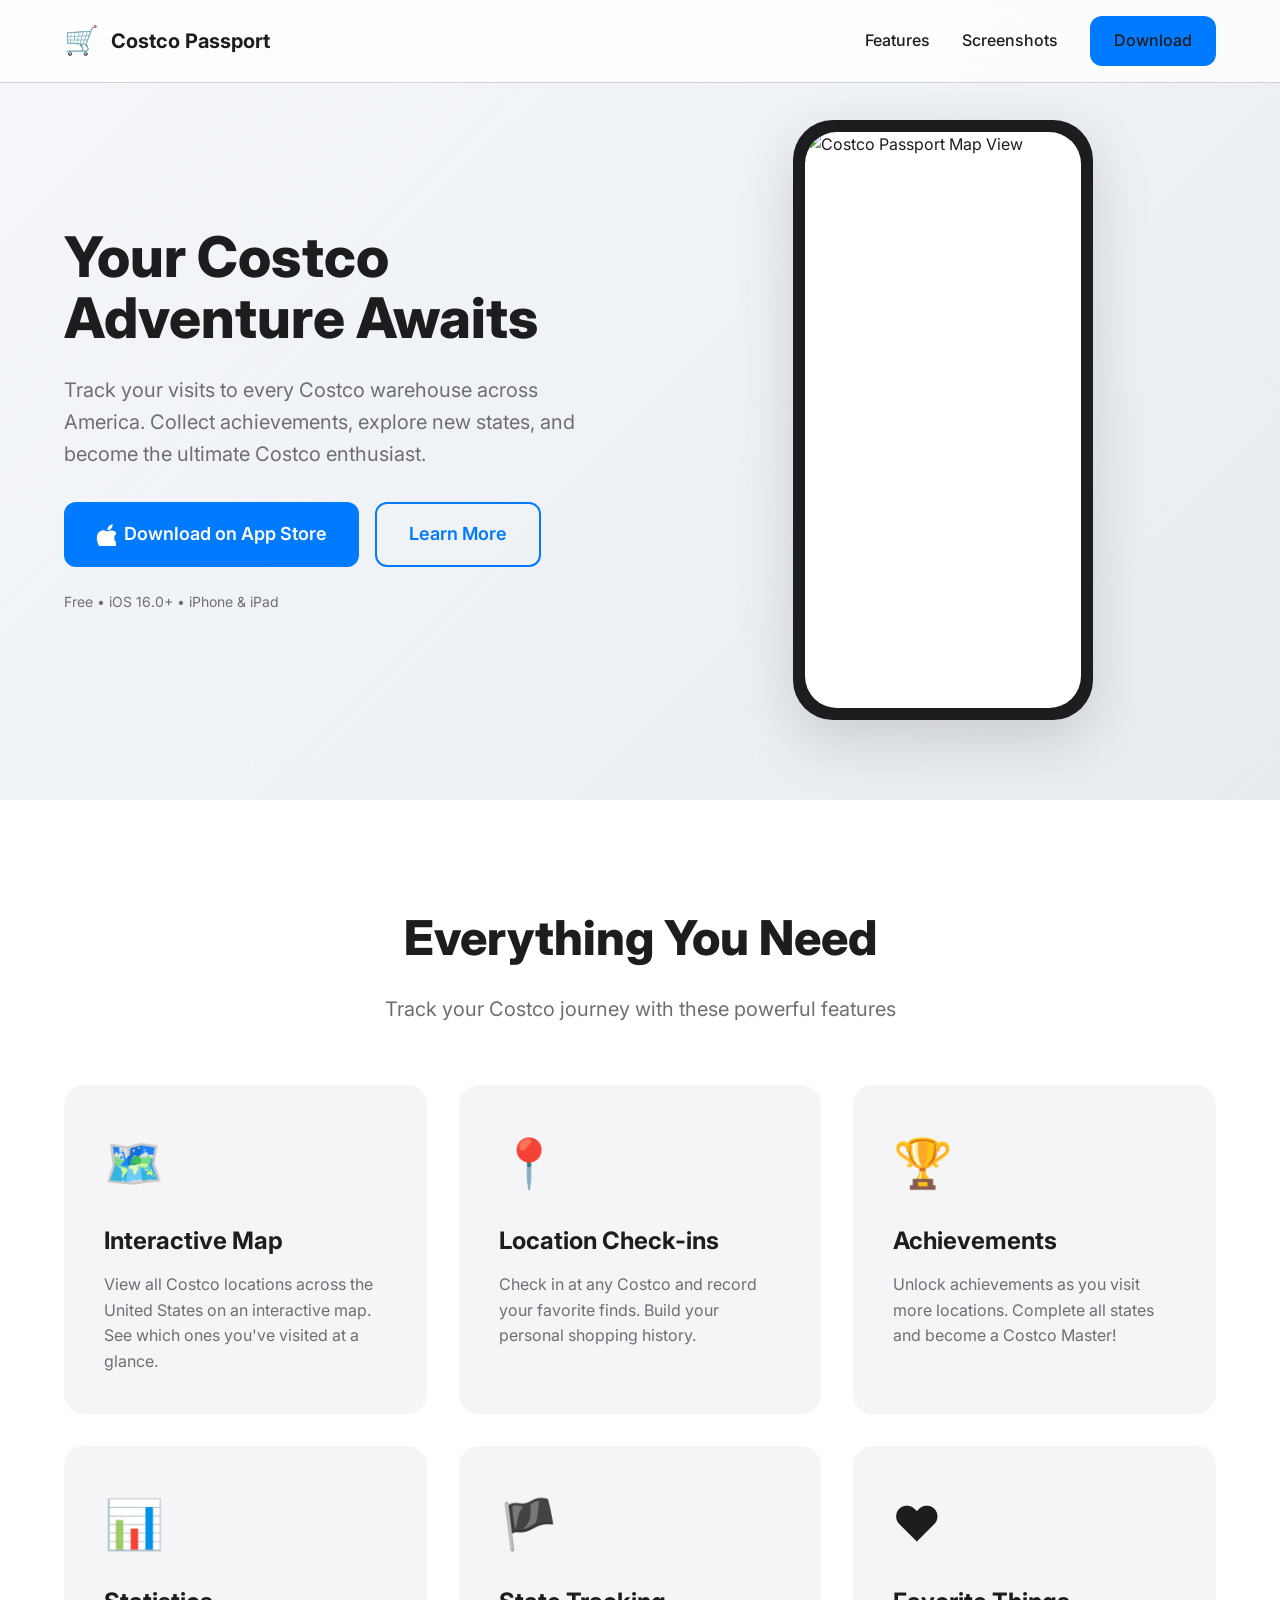
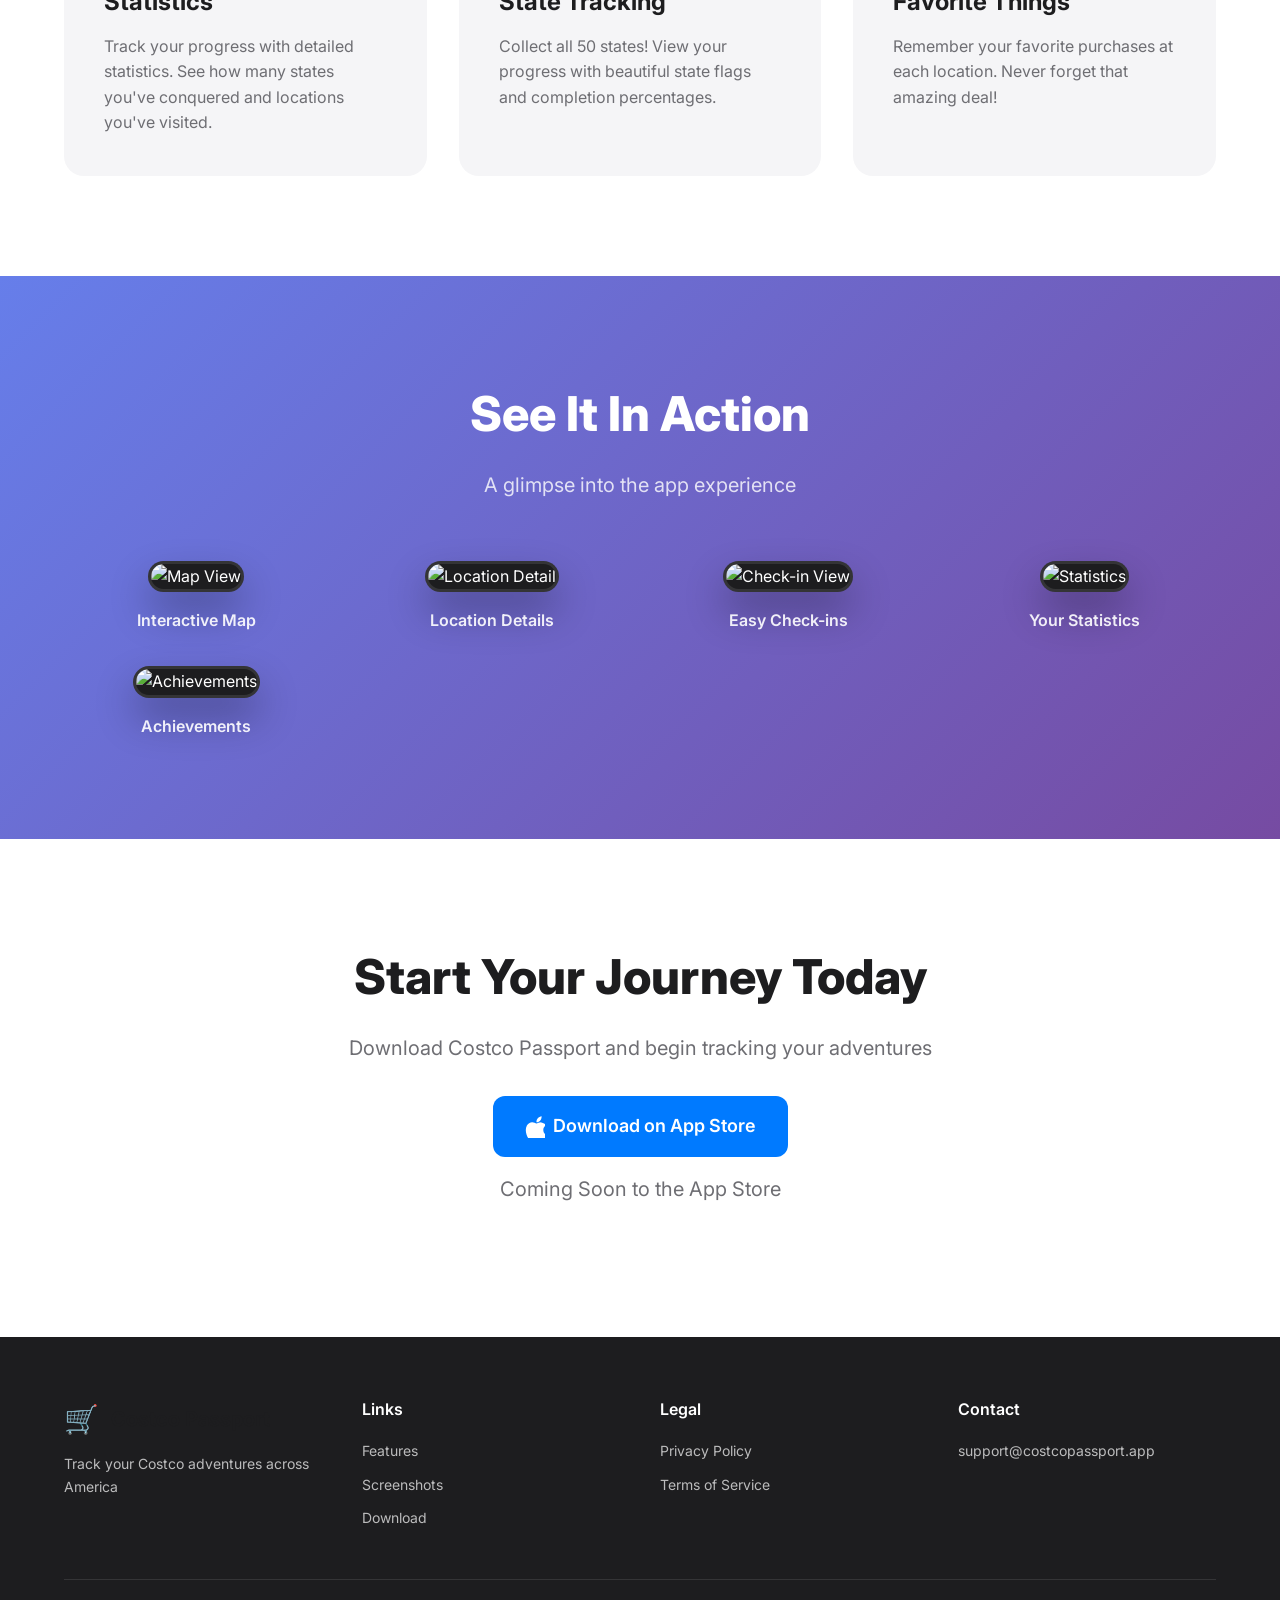
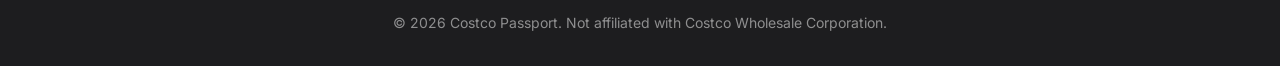
==== index.html @ 89473a06 "Initial commit: Costco Passport marketing website" ====
<!DOCTYPE html>
<html lang="en">

<head>
    <meta charset="UTF-8">
    <meta name="viewport" content="width=device-width, initial-scale=1.0">
    <title>Costco Passport - Track Your Costco Adventures</title>
    <meta name="description"
        content="Explore every Costco across America! Track your visits, collect achievements, and discover new locations.">
    <link rel="stylesheet" href="styles.css">
    <link rel="preconnect" href="https://fonts.googleapis.com">
    <link rel="preconnect" href="https://fonts.gstatic.com" crossorigin>
    <link href="https://fonts.googleapis.com/css2?family=Inter:wght@400;600;700;800&display=swap" rel="stylesheet">
</head>

<body>
    <nav class="navbar">
        <div class="container">
            <div class="nav-content">
                <div class="logo">
                    <span class="logo-icon">🛒</span>
                    <span class="logo-text">Costco Passport</span>
                </div>
                <div class="nav-links">
                    <a href="#features">Features</a>
                    <a href="#screenshots">Screenshots</a>
                    <a href="#download" class="btn-primary">Download</a>
                </div>
            </div>
        </div>
    </nav>

    <section class="hero">
        <div class="container">
            <div class="hero-content">
                <div class="hero-text">
                    <h1>Your Costco Adventure Awaits</h1>
                    <p class="hero-subtitle">Track your visits to every Costco warehouse across America. Collect
                        achievements, explore new states, and become the ultimate Costco enthusiast.</p>
                    <div class="hero-buttons">
                        <a href="#download" class="btn-primary btn-large">
                            <span class="apple-icon">
                                <svg width="20" height="24" viewBox="0 0 20 24" fill="currentColor">
                                    <path
                                        d="M15.3 6.4c-.9 1.1-2.4 2-3.8 1.9-0.2-1.5.5-3 1.3-4 0.9-1.1 2.5-1.9 3.8-2 0.1 1.5-0.4 3-1.3 4.1zm1.1 1.8c-2.1-0.1-3.9 1.2-4.9 1.2s-2.6-1.1-4.3-1.1c-2.2 0.1-4.2 1.3-5.3 3.3-2.3 4-0.6 9.9 1.6 13.1 1.1 1.6 2.4 3.3 4.1 3.2 1.6-0.1 2.2-1 4.2-1s2.5 1 4.2 1c1.7-0.1 2.9-1.5 4-3.1 1.3-1.8 1.8-3.6 1.8-3.7-0.1 0-3.5-1.3-3.5-5.1-0.1-3.2 2.6-4.7 2.7-4.8-1.5-2.2-3.8-2.5-4.6-2.5z" />
                                </svg>
                            </span>
                            Download on App Store
                        </a>
                        <a href="#features" class="btn-secondary btn-large">Learn More</a>
                    </div>
                    <p class="hero-note">Free • iOS 16.0+ • iPhone & iPad</p>
                </div>
                <div class="hero-image">
                    <div class="phone-mockup">
                        <div class="phone-screen">
                            <img src="screenshots/map-view.png" alt="Costco Passport Map View"
                                class="screenshot-preview">
                        </div>
                    </div>
                </div>
            </div>
        </div>
    </section>

    <section id="features" class="features">
        <div class="container">
            <h2 class="section-title">Everything You Need</h2>
            <p class="section-subtitle">Track your Costco journey with these powerful features</p>

            <div class="features-grid">
                <div class="feature-card">
                    <div class="feature-icon">🗺️</div>
                    <h3>Interactive Map</h3>
                    <p>View all Costco locations across the United States on an interactive map. See which ones you've
                        visited at a glance.</p>
                </div>

                <div class="feature-card">
                    <div class="feature-icon">📍</div>
                    <h3>Location Check-ins</h3>
                    <p>Check in at any Costco and record your favorite finds. Build your personal shopping history.</p>
                </div>

                <div class="feature-card">
                    <div class="feature-icon">🏆</div>
                    <h3>Achievements</h3>
                    <p>Unlock achievements as you visit more locations. Complete all states and become a Costco Master!
                    </p>
                </div>

                <div class="feature-card">
                    <div class="feature-icon">📊</div>
                    <h3>Statistics</h3>
                    <p>Track your progress with detailed statistics. See how many states you've conquered and locations
                        you've visited.</p>
                </div>

                <div class="feature-card">
                    <div class="feature-icon">🏴</div>
                    <h3>State Tracking</h3>
                    <p>Collect all 50 states! View your progress with beautiful state flags and completion percentages.
                    </p>
                </div>

                <div class="feature-card">
                    <div class="feature-icon">❤️</div>
                    <h3>Favorite Things</h3>
                    <p>Remember your favorite purchases at each location. Never forget that amazing deal!</p>
                </div>
            </div>
        </div>
    </section>

    <section id="screenshots" class="screenshots">
        <div class="container">
            <h2 class="section-title">See It In Action</h2>
            <p class="section-subtitle">A glimpse into the app experience</p>

            <div class="screenshots-grid">
                <div class="screenshot-item">
                    <img src="screenshots/map-view.png" alt="Map View" class="screenshot-img">
                    <p class="screenshot-caption">Interactive Map</p>
                </div>
                <div class="screenshot-item">
                    <img src="screenshots/location-detail.png" alt="Location Detail" class="screenshot-img">
                    <p class="screenshot-caption">Location Details</p>
                </div>
                <div class="screenshot-item">
                    <img src="screenshots/check-in.png" alt="Check-in View" class="screenshot-img">
                    <p class="screenshot-caption">Easy Check-ins</p>
                </div>
                <div class="screenshot-item">
                    <img src="screenshots/statistics.png" alt="Statistics" class="screenshot-img">
                    <p class="screenshot-caption">Your Statistics</p>
                </div>
                <div class="screenshot-item">
                    <img src="screenshots/achievements.png" alt="Achievements" class="screenshot-img">
                    <p class="screenshot-caption">Achievements</p>
                </div>
            </div>
        </div>
    </section>

    <section id="download" class="download">
        <div class="container">
            <div class="download-content">
                <h2>Start Your Journey Today</h2>
                <p>Download Costco Passport and begin tracking your adventures</p>
                <a href="#" class="btn-primary btn-large">
                    <span class="apple-icon">
                        <svg width="20" height="24" viewBox="0 0 20 24" fill="currentColor">
                            <path
                                d="M15.3 6.4c-.9 1.1-2.4 2-3.8 1.9-0.2-1.5.5-3 1.3-4 0.9-1.1 2.5-1.9 3.8-2 0.1 1.5-0.4 3-1.3 4.1zm1.1 1.8c-2.1-0.1-3.9 1.2-4.9 1.2s-2.6-1.1-4.3-1.1c-2.2 0.1-4.2 1.3-5.3 3.3-2.3 4-0.6 9.9 1.6 13.1 1.1 1.6 2.4 3.3 4.1 3.2 1.6-0.1 2.2-1 4.2-1s2.5 1 4.2 1c1.7-0.1 2.9-1.5 4-3.1 1.3-1.8 1.8-3.6 1.8-3.7-0.1 0-3.5-1.3-3.5-5.1-0.1-3.2 2.6-4.7 2.7-4.8-1.5-2.2-3.8-2.5-4.6-2.5z" />
                        </svg>
                    </span>
                    Download on App Store
                </a>
                <p class="download-note">Coming Soon to the App Store</p>
            </div>
        </div>
    </section>

    <footer class="footer">
        <div class="container">
            <div class="footer-content">
                <div class="footer-section">
                    <div class="logo">
                        <span class="logo-icon">🛒</span>
                        <span class="logo-text">Costco Passport</span>
                    </div>
                    <p class="footer-description">Track your Costco adventures across America</p>
                </div>
                <div class="footer-section">
                    <h4>Links</h4>
                    <ul class="footer-links">
                        <li><a href="#features">Features</a></li>
                        <li><a href="#screenshots">Screenshots</a></li>
                        <li><a href="#download">Download</a></li>
                    </ul>
                </div>
                <div class="footer-section">
                    <h4>Legal</h4>
                    <ul class="footer-links">
                        <li><a href="privacy.html">Privacy Policy</a></li>
                        <li><a href="terms.html">Terms of Service</a></li>
                    </ul>
                </div>
                <div class="footer-section">
                    <h4>Contact</h4>
                    <ul class="footer-links">
                        <li><a href="mailto:support@costcopassport.app">support@costcopassport.app</a></li>
                    </ul>
                </div>
            </div>
            <div class="footer-bottom">
                <p>&copy; 2026 Costco Passport. Not affiliated with Costco Wholesale Corporation.</p>
            </div>
        </div>
    </footer>

    <script src="script.js"></script>
</body>

</html>
---- styles.css ----
* {
    margin: 0;
    padding: 0;
    box-sizing: border-box;
}

:root {
    --primary-color: #007AFF;
    --primary-dark: #0051D5;
    --secondary-color: #5856D6;
    --text-primary: #1d1d1f;
    --text-secondary: #6e6e73;
    --background: #ffffff;
    --surface: #f5f5f7;
    --border: #d2d2d7;
    --success: #34C759;
    --shadow: rgba(0, 0, 0, 0.1);
    --shadow-heavy: rgba(0, 0, 0, 0.15);
}

body {
    font-family: 'Inter', -apple-system, BlinkMacSystemFont, 'Segoe UI', Roboto, sans-serif;
    color: var(--text-primary);
    background: var(--background);
    line-height: 1.6;
    overflow-x: hidden;
}

.container {
    max-width: 1200px;
    margin: 0 auto;
    padding: 0 24px;
}

/* Navigation */
.navbar {
    position: fixed;
    top: 0;
    width: 100%;
    background: rgba(255, 255, 255, 0.8);
    backdrop-filter: blur(20px);
    -webkit-backdrop-filter: blur(20px);
    border-bottom: 1px solid var(--border);
    z-index: 1000;
    transition: all 0.3s ease;
}

.navbar.scrolled {
    background: rgba(255, 255, 255, 0.95);
    box-shadow: 0 2px 8px var(--shadow);
}

.nav-content {
    display: flex;
    justify-content: space-between;
    align-items: center;
    padding: 16px 0;
}

.logo {
    display: flex;
    align-items: center;
    gap: 12px;
    font-weight: 700;
    font-size: 20px;
    color: var(--text-primary);
    text-decoration: none;
}

.logo-icon {
    font-size: 28px;
}

.nav-links {
    display: flex;
    gap: 32px;
    align-items: center;
}

.nav-links a {
    color: var(--text-primary);
    text-decoration: none;
    font-weight: 500;
    transition: all 0.3s ease;
}

.nav-links a:hover {
    color: var(--primary-color);
}

/* Buttons */
.btn-primary,
.btn-secondary {
    display: inline-flex;
    align-items: center;
    gap: 8px;
    padding: 12px 24px;
    border-radius: 12px;
    font-weight: 600;
    text-decoration: none;
    transition: all 0.3s ease;
    border: none;
    cursor: pointer;
    font-size: 16px;
}

.btn-primary {
    background: var(--primary-color);
    color: white;
}

.btn-primary:hover {
    background: var(--primary-dark);
    transform: translateY(-2px);
    box-shadow: 0 8px 16px var(--shadow);
}

.btn-secondary {
    background: transparent;
    color: var(--primary-color);
    border: 2px solid var(--primary-color);
}

.btn-secondary:hover {
    background: var(--primary-color);
    color: white;
}

.btn-large {
    padding: 16px 32px;
    font-size: 18px;
}

.apple-icon {
    display: flex;
    align-items: center;
}

/* Hero Section */
.hero {
    padding: 120px 0 80px;
    background: linear-gradient(135deg, #f5f7fa 0%, #e8ecf1 100%);
}

.hero-content {
    display: grid;
    grid-template-columns: 1fr 1fr;
    gap: 60px;
    align-items: center;
}

.hero-text h1 {
    font-size: 56px;
    font-weight: 800;
    line-height: 1.1;
    margin-bottom: 24px;
    color: var(--text-primary);
}

.hero-subtitle {
    font-size: 20px;
    color: var(--text-secondary);
    margin-bottom: 32px;
    line-height: 1.6;
}

.hero-buttons {
    display: flex;
    gap: 16px;
    margin-bottom: 24px;
}

.hero-note {
    font-size: 14px;
    color: var(--text-secondary);
}

/* Phone Mockup */
.hero-image {
    display: flex;
    justify-content: center;
    align-items: center;
}

.phone-mockup {
    position: relative;
    width: 300px;
    height: 600px;
    background: #1d1d1f;
    border-radius: 40px;
    padding: 12px;
    box-shadow: 0 20px 60px var(--shadow-heavy);
}

.phone-screen {
    width: 100%;
    height: 100%;
    border-radius: 32px;
    overflow: hidden;
    background: white;
}

.screenshot-preview {
    width: 100%;
    height: 100%;
    object-fit: cover;
}

/* Features Section */
.features {
    padding: 100px 0;
    background: white;
}

.section-title {
    font-size: 48px;
    font-weight: 800;
    text-align: center;
    margin-bottom: 16px;
}

.section-subtitle {
    font-size: 20px;
    color: var(--text-secondary);
    text-align: center;
    margin-bottom: 60px;
}

.features-grid {
    display: grid;
    grid-template-columns: repeat(auto-fit, minmax(320px, 1fr));
    gap: 32px;
}

.feature-card {
    padding: 40px;
    background: var(--surface);
    border-radius: 20px;
    transition: all 0.3s ease;
}

.feature-card:hover {
    transform: translateY(-8px);
    box-shadow: 0 12px 24px var(--shadow);
}

.feature-icon {
    font-size: 48px;
    margin-bottom: 20px;
}

.feature-card h3 {
    font-size: 24px;
    font-weight: 700;
    margin-bottom: 12px;
}

.feature-card p {
    color: var(--text-secondary);
    line-height: 1.6;
}

/* Screenshots Section */
.screenshots {
    padding: 100px 0;
    background: linear-gradient(135deg, #667eea 0%, #764ba2 100%);
    color: white;
}

.screenshots .section-title {
    color: white;
}

.screenshots .section-subtitle {
    color: rgba(255, 255, 255, 0.8);
}

.screenshots-grid {
    display: grid;
    grid-template-columns: repeat(auto-fit, minmax(240px, 1fr));
    gap: 32px;
}

.screenshot-item {
    text-align: center;
}

.screenshot-img {
    width: 100%;
    max-width: 280px;
    height: auto;
    border-radius: 20px;
    box-shadow: 0 20px 40px rgba(0, 0, 0, 0.3);
    border: 3px solid rgba(255, 255, 255, 0.1);
    margin-bottom: 16px;
    background: #1d1d1f;
}

.screenshot-caption {
    font-size: 16px;
    font-weight: 600;
    color: rgba(255, 255, 255, 0.9);
}

/* Download Section */
.download {
    padding: 100px 0;
    background: var(--background);
    text-align: center;
}

.download-content h2 {
    font-size: 48px;
    font-weight: 800;
    margin-bottom: 16px;
}

.download-content p {
    font-size: 20px;
    color: var(--text-secondary);
    margin-bottom: 32px;
}

.download-note {
    margin-top: 16px;
    font-size: 14px;
    color: var(--text-secondary);
}

/* Footer */
.footer {
    padding: 60px 0 32px;
    background: var(--text-primary);
    color: white;
}

.footer-content {
    display: grid;
    grid-template-columns: repeat(auto-fit, minmax(200px, 1fr));
    gap: 40px;
    margin-bottom: 40px;
}

.footer-section h4 {
    font-size: 16px;
    font-weight: 600;
    margin-bottom: 16px;
}

.footer-description {
    color: rgba(255, 255, 255, 0.7);
    font-size: 14px;
    margin-top: 12px;
}

.footer-links {
    list-style: none;
}

.footer-links li {
    margin-bottom: 8px;
}

.footer-links a {
    color: rgba(255, 255, 255, 0.7);
    text-decoration: none;
    font-size: 14px;
    transition: color 0.3s ease;
}

.footer-links a:hover {
    color: white;
}

.footer-bottom {
    padding-top: 32px;
    border-top: 1px solid rgba(255, 255, 255, 0.1);
    text-align: center;
}

.footer-bottom p {
    color: rgba(255, 255, 255, 0.5);
    font-size: 14px;
}

/* Responsive Design */
@media (max-width: 768px) {
    .nav-links {
        gap: 16px;
    }

    .nav-links a:not(.btn-primary) {
        display: none;
    }

    .hero {
        padding: 100px 0 60px;
    }

    .hero-content {
        grid-template-columns: 1fr;
        gap: 40px;
    }

    .hero-text h1 {
        font-size: 40px;
    }

    .hero-subtitle {
        font-size: 18px;
    }

    .hero-buttons {
        flex-direction: column;
    }

    .phone-mockup {
        width: 250px;
        height: 500px;
    }

    .section-title {
        font-size: 36px;
    }

    .section-subtitle {
        font-size: 18px;
    }

    .features-grid {
        grid-template-columns: 1fr;
    }

    .screenshots-grid {
        grid-template-columns: 1fr;
    }

    .footer-content {
        grid-template-columns: 1fr;
        gap: 32px;
    }
}

/* Animations */
@keyframes fadeInUp {
    from {
        opacity: 0;
        transform: translateY(30px);
    }

    to {
        opacity: 1;
        transform: translateY(0);
    }
}

.hero-content>* {
    animation: fadeInUp 0.6s ease-out;
}

.feature-card {
    animation: fadeInUp 0.6s ease-out;
    animation-fill-mode: both;
}

.feature-card:nth-child(1) {
    animation-delay: 0.1s;
}

.feature-card:nth-child(2) {
    animation-delay: 0.2s;
}

.feature-card:nth-child(3) {
    animation-delay: 0.3s;
}

.feature-card:nth-child(4) {
    animation-delay: 0.4s;
}

.feature-card:nth-child(5) {
    animation-delay: 0.5s;
}

.feature-card:nth-child(6) {
    animation-delay: 0.6s;
}
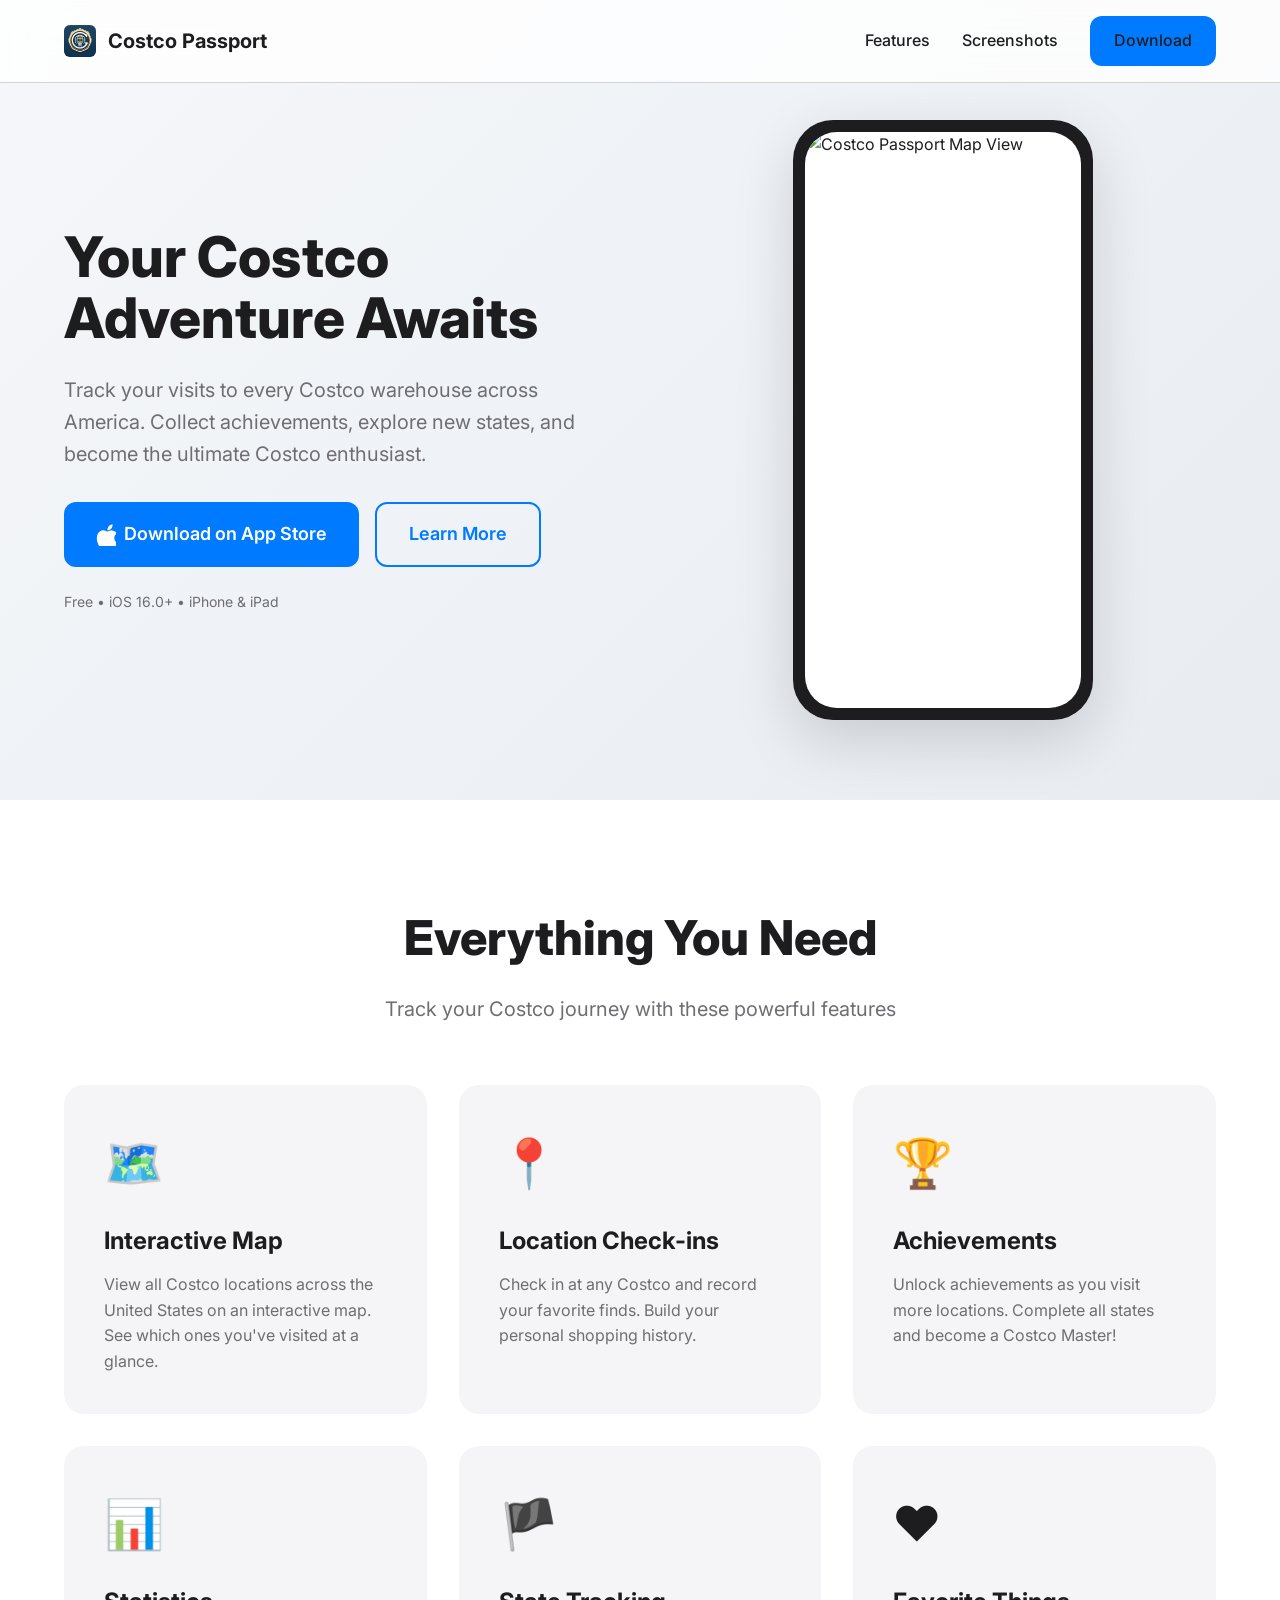
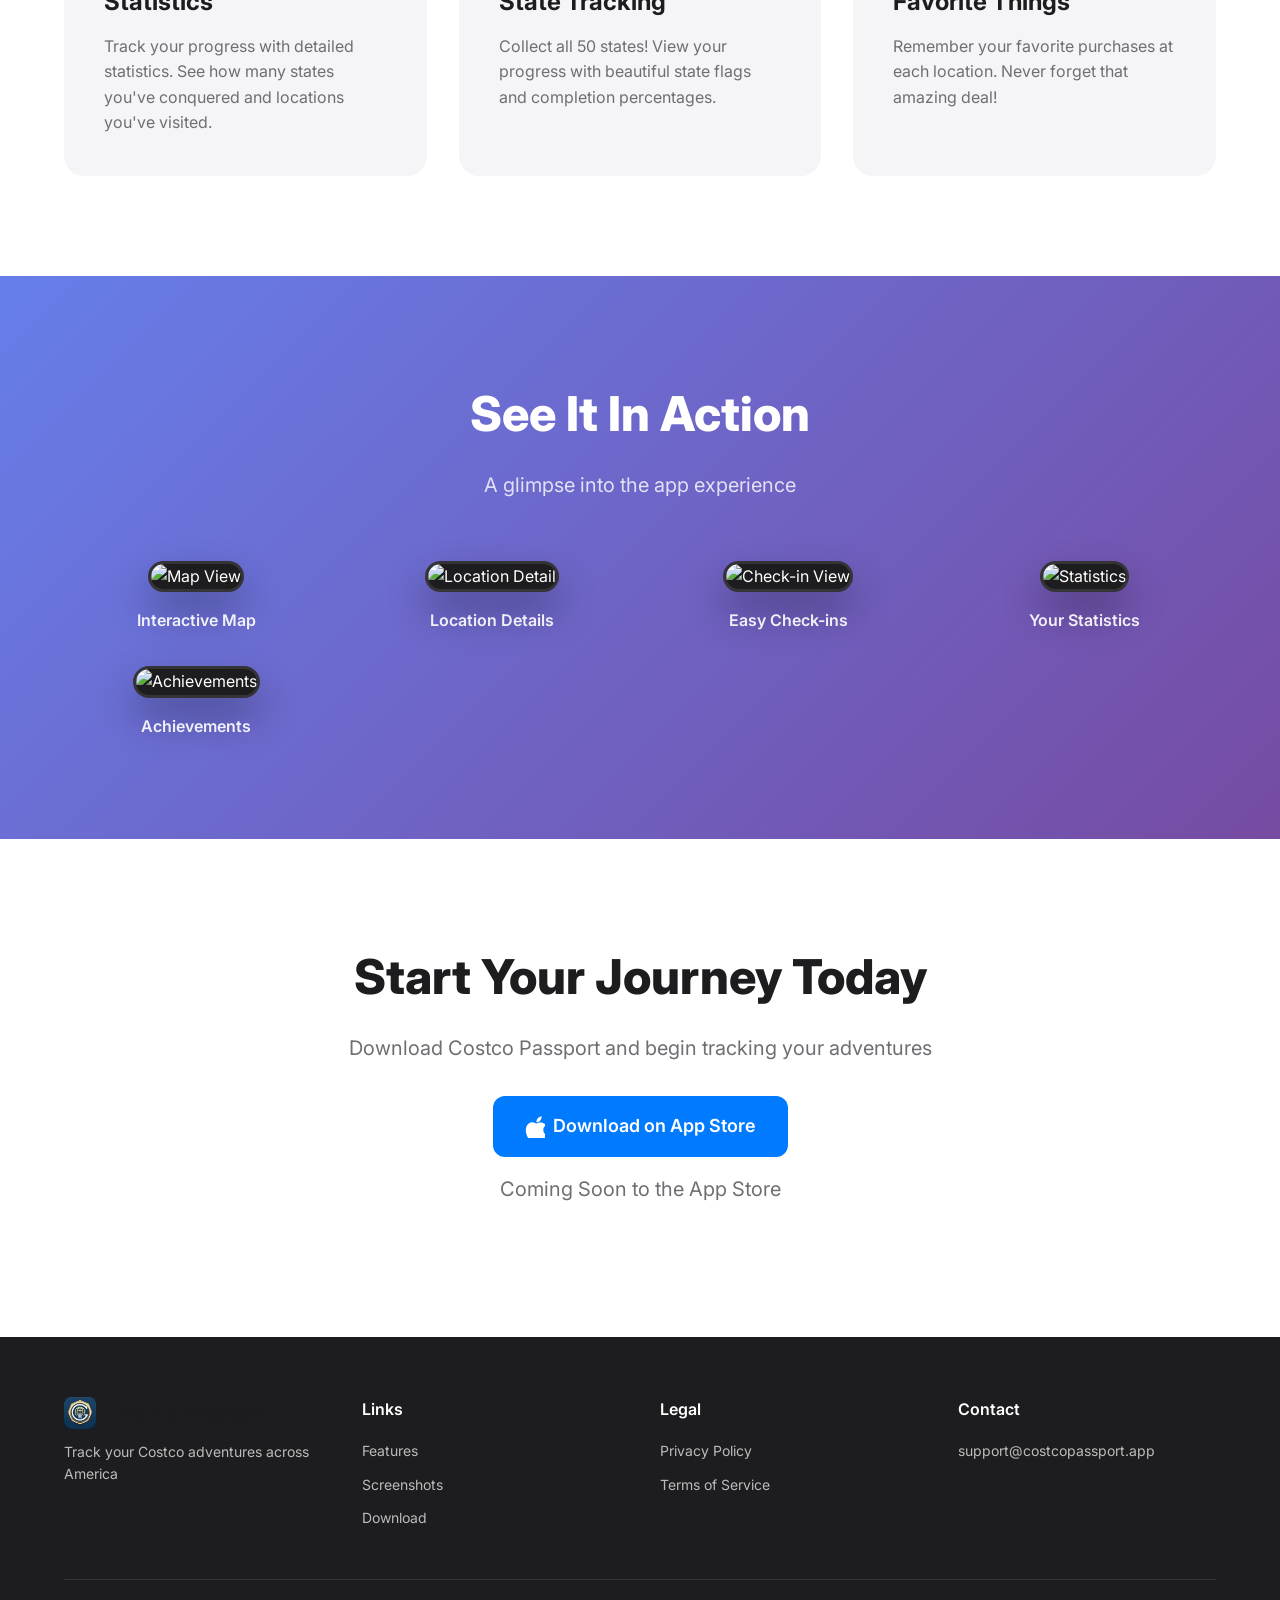
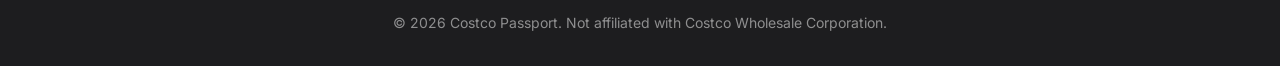
==== commit b5768e71: "Replace shopping cart emoji with app icon" ====
--- a/index.html
+++ b/index.html
@@ -7,6 +7,8 @@
     <title>Costco Passport - Track Your Costco Adventures</title>
     <meta name="description"
         content="Explore every Costco across America! Track your visits, collect achievements, and discover new locations.">
+    <link rel="icon" type="image/png" href="favicon.png">
+    <link rel="apple-touch-icon" href="app-icon.png">
     <link rel="stylesheet" href="styles.css">
     <link rel="preconnect" href="https://fonts.googleapis.com">
     <link rel="preconnect" href="https://fonts.gstatic.com" crossorigin>
@@ -18,7 +20,7 @@
         <div class="container">
             <div class="nav-content">
                 <div class="logo">
-                    <span class="logo-icon">🛒</span>
+                    <img src="app-icon.png" alt="Costco Passport" class="logo-icon">
                     <span class="logo-text">Costco Passport</span>
                 </div>
                 <div class="nav-links">
@@ -166,7 +168,7 @@
             <div class="footer-content">
                 <div class="footer-section">
                     <div class="logo">
-                        <span class="logo-icon">🛒</span>
+                        <img src="app-icon.png" alt="Costco Passport" class="logo-icon">
                         <span class="logo-text">Costco Passport</span>
                     </div>
                     <p class="footer-description">Track your Costco adventures across America</p>
--- a/styles.css
+++ b/styles.css
@@ -68,7 +68,10 @@
 }
 
 .logo-icon {
-    font-size: 28px;
+    width: 32px;
+    height: 32px;
+    border-radius: 6px;
+    object-fit: cover;
 }
 
 .nav-links {
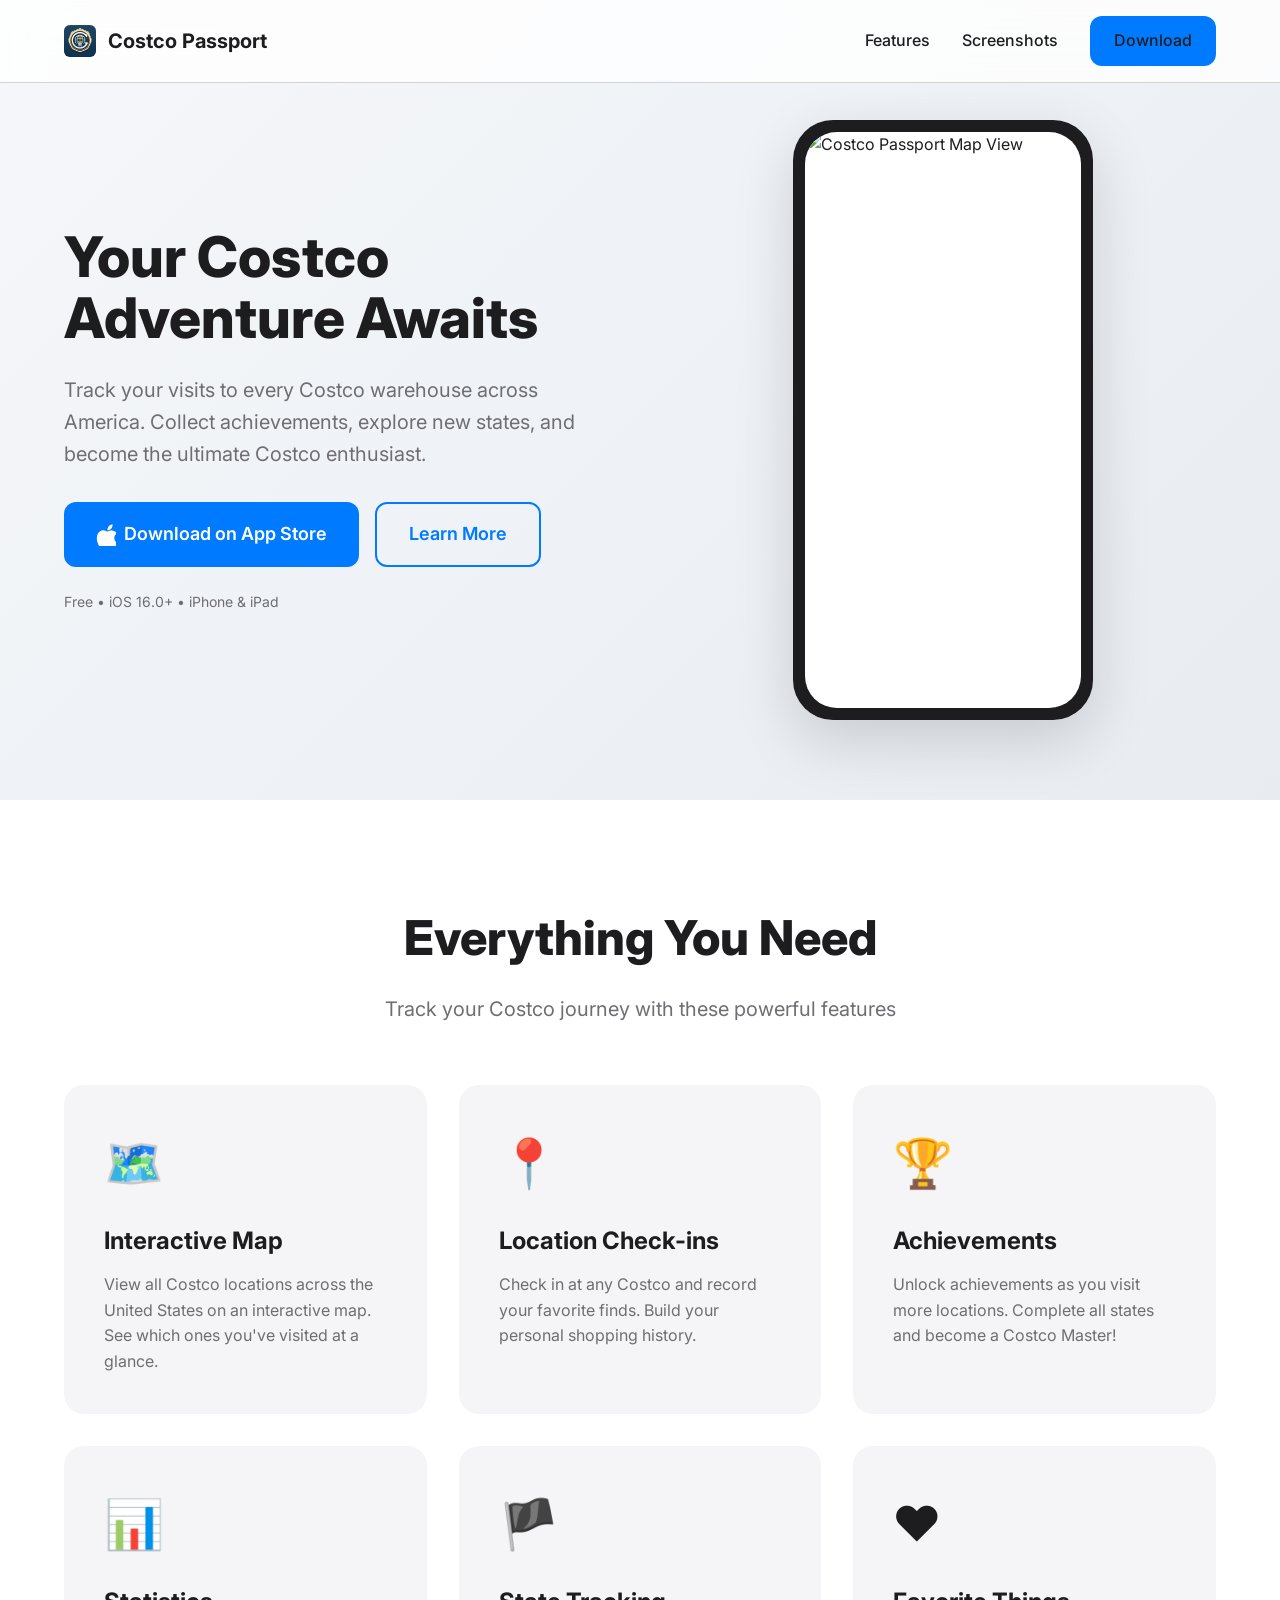
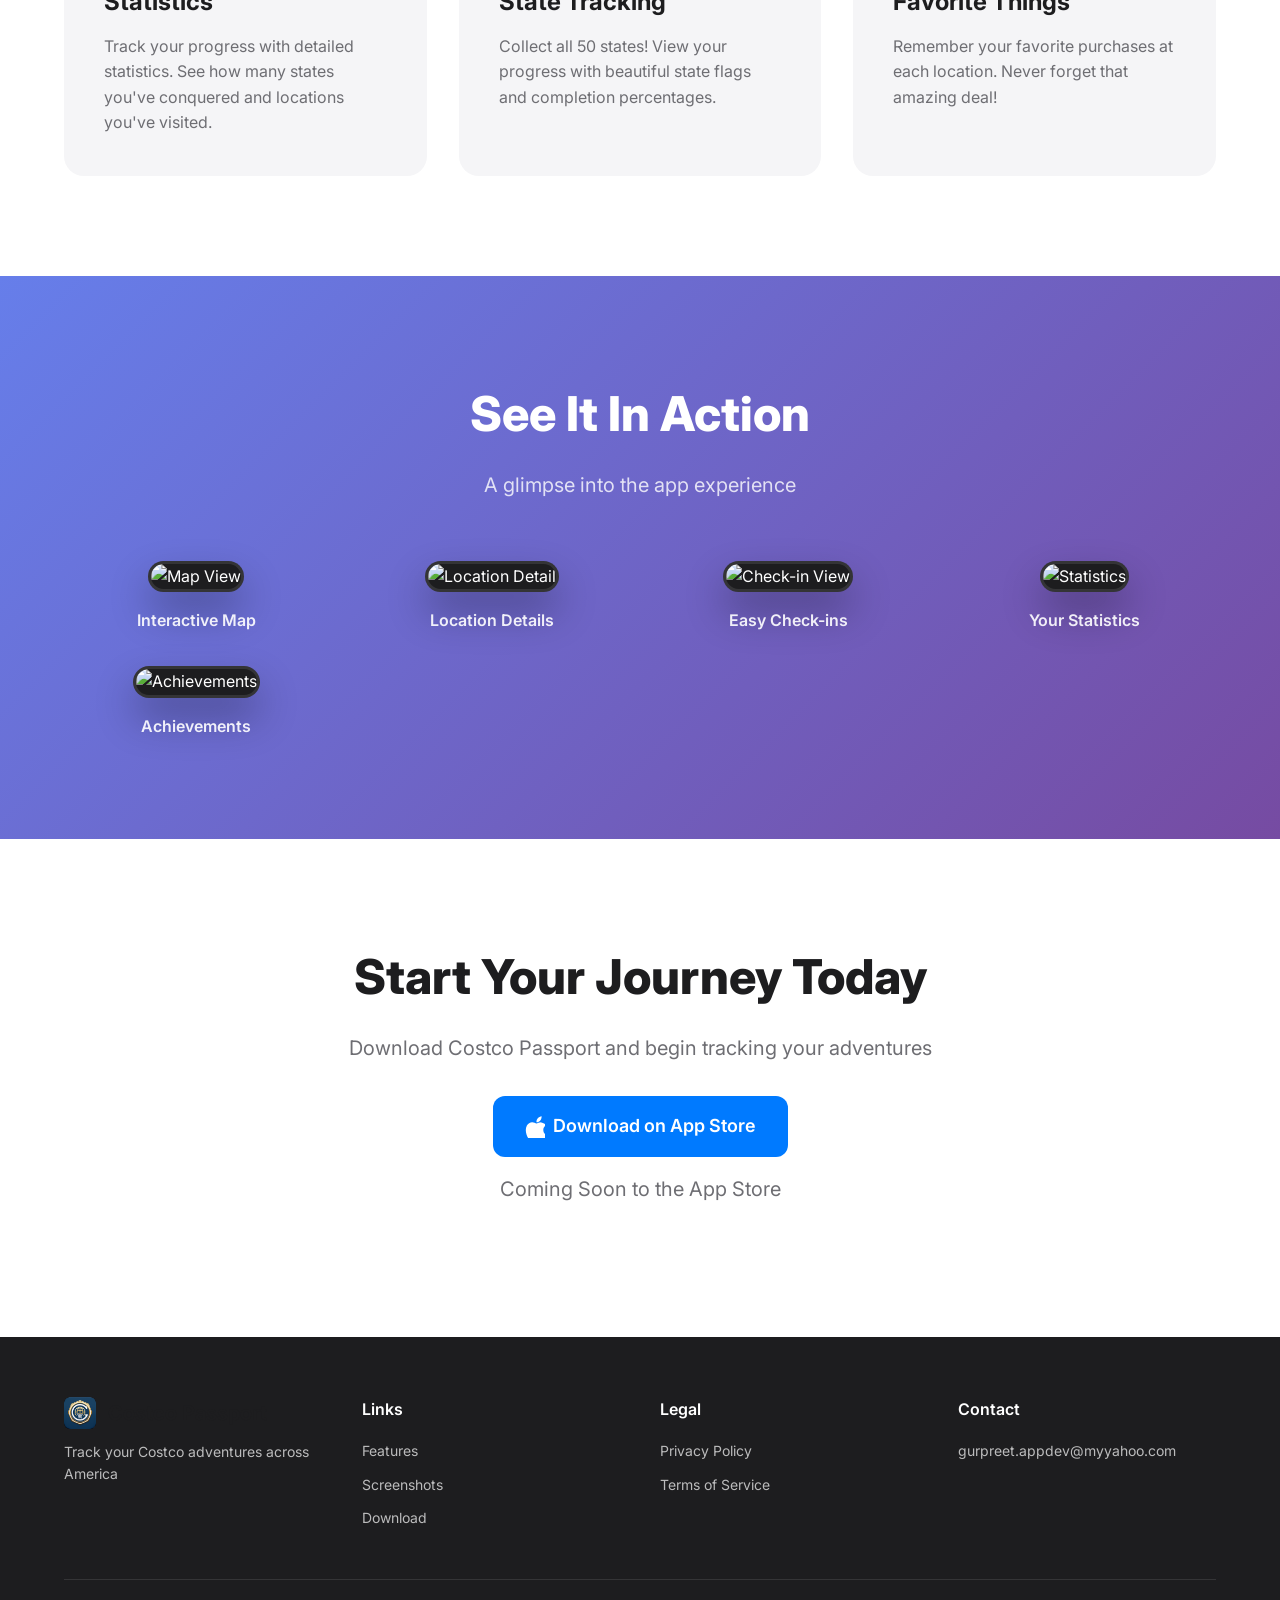
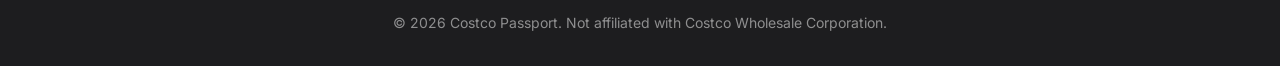
==== commit d6f8bdb7: "Update contact email to gurpreet.appdev@myyahoo.com" ====
--- a/index.html
+++ b/index.html
@@ -191,7 +191,7 @@
                 <div class="footer-section">
                     <h4>Contact</h4>
                     <ul class="footer-links">
-                        <li><a href="mailto:support@costcopassport.app">support@costcopassport.app</a></li>
+                        <li><a href="mailto:gurpreet.appdev@myyahoo.com">gurpreet.appdev@myyahoo.com</a></li>
                     </ul>
                 </div>
             </div>
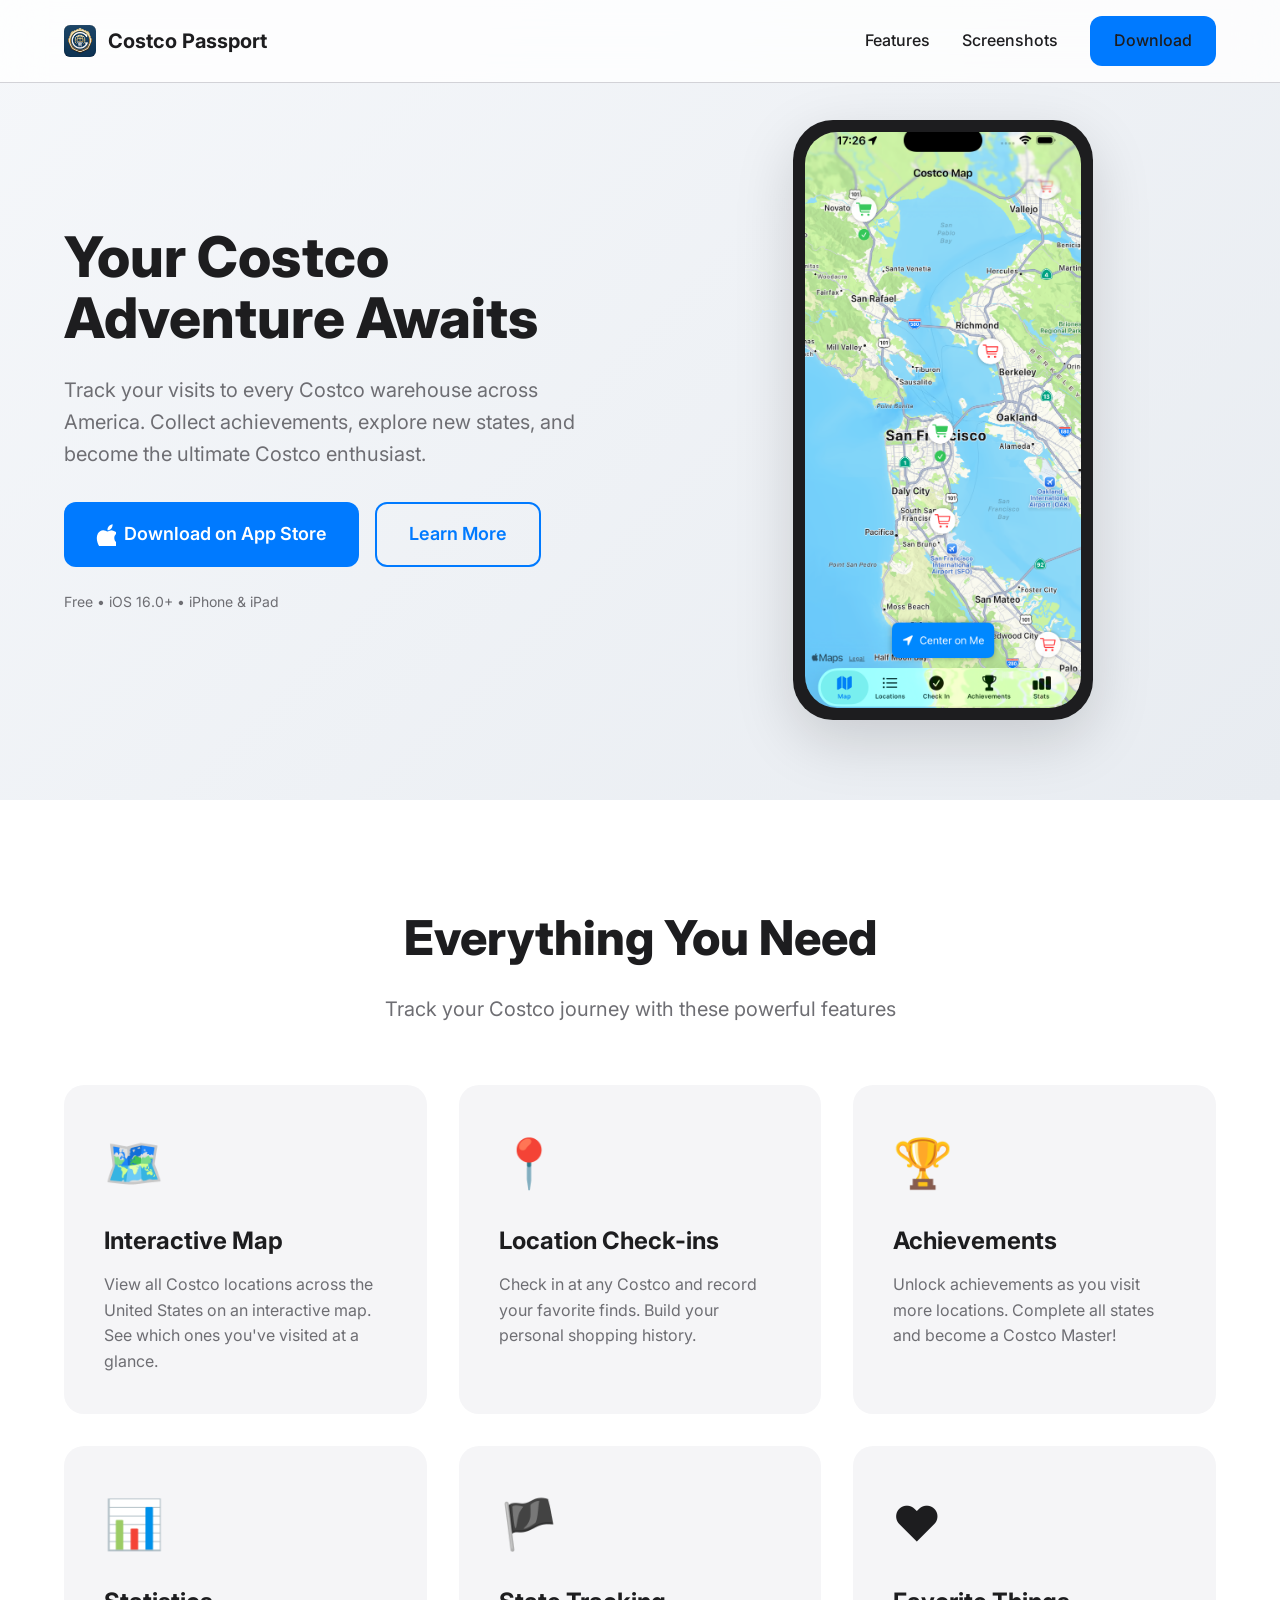
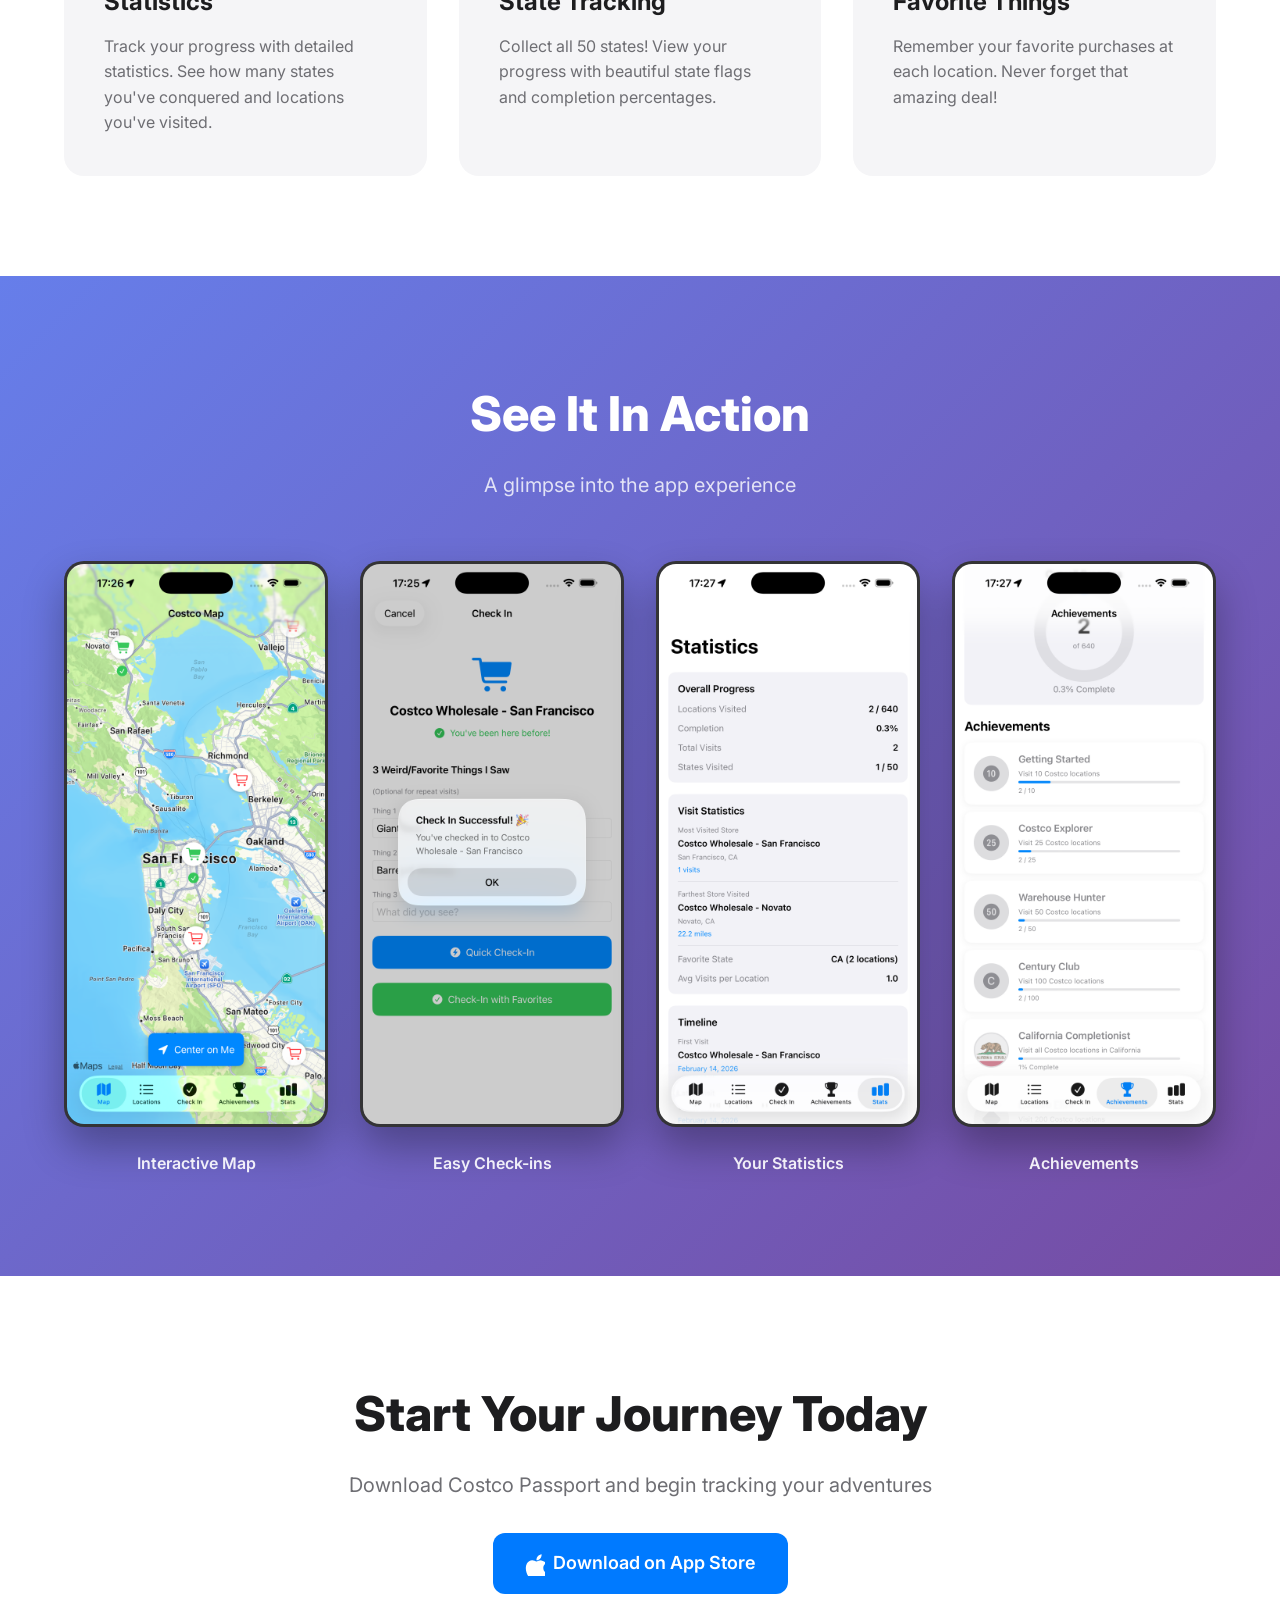
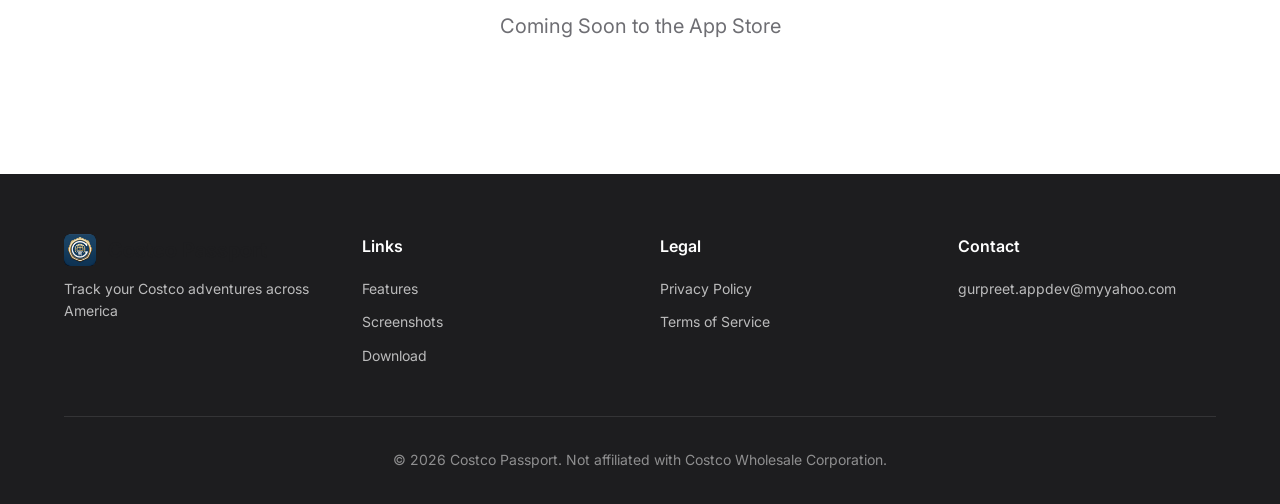
==== commit 288d9a3c: "Remove location detail screenshot from website" ====
--- a/index.html
+++ b/index.html
@@ -125,10 +125,6 @@
                     <p class="screenshot-caption">Interactive Map</p>
                 </div>
                 <div class="screenshot-item">
-                    <img src="screenshots/location-detail.png" alt="Location Detail" class="screenshot-img">
-                    <p class="screenshot-caption">Location Details</p>
-                </div>
-                <div class="screenshot-item">
                     <img src="screenshots/check-in.png" alt="Check-in View" class="screenshot-img">
                     <p class="screenshot-caption">Easy Check-ins</p>
                 </div>
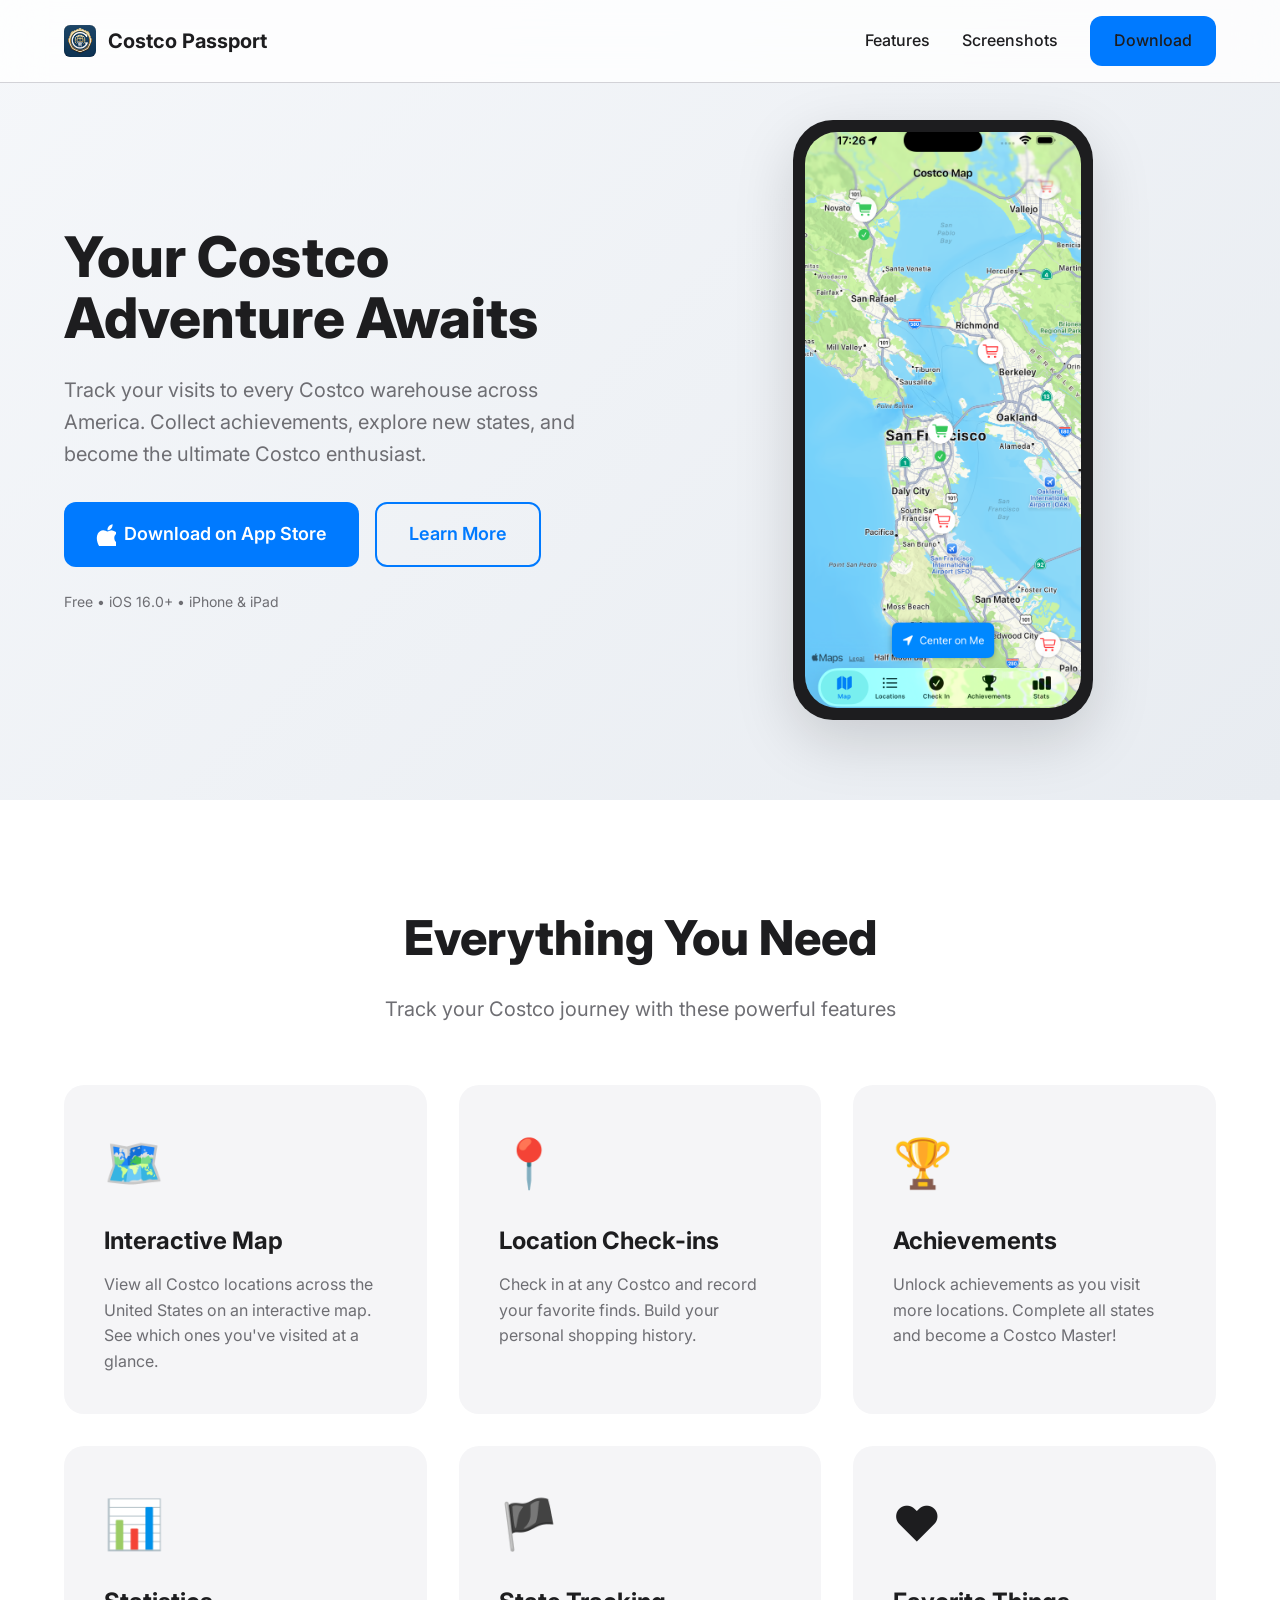
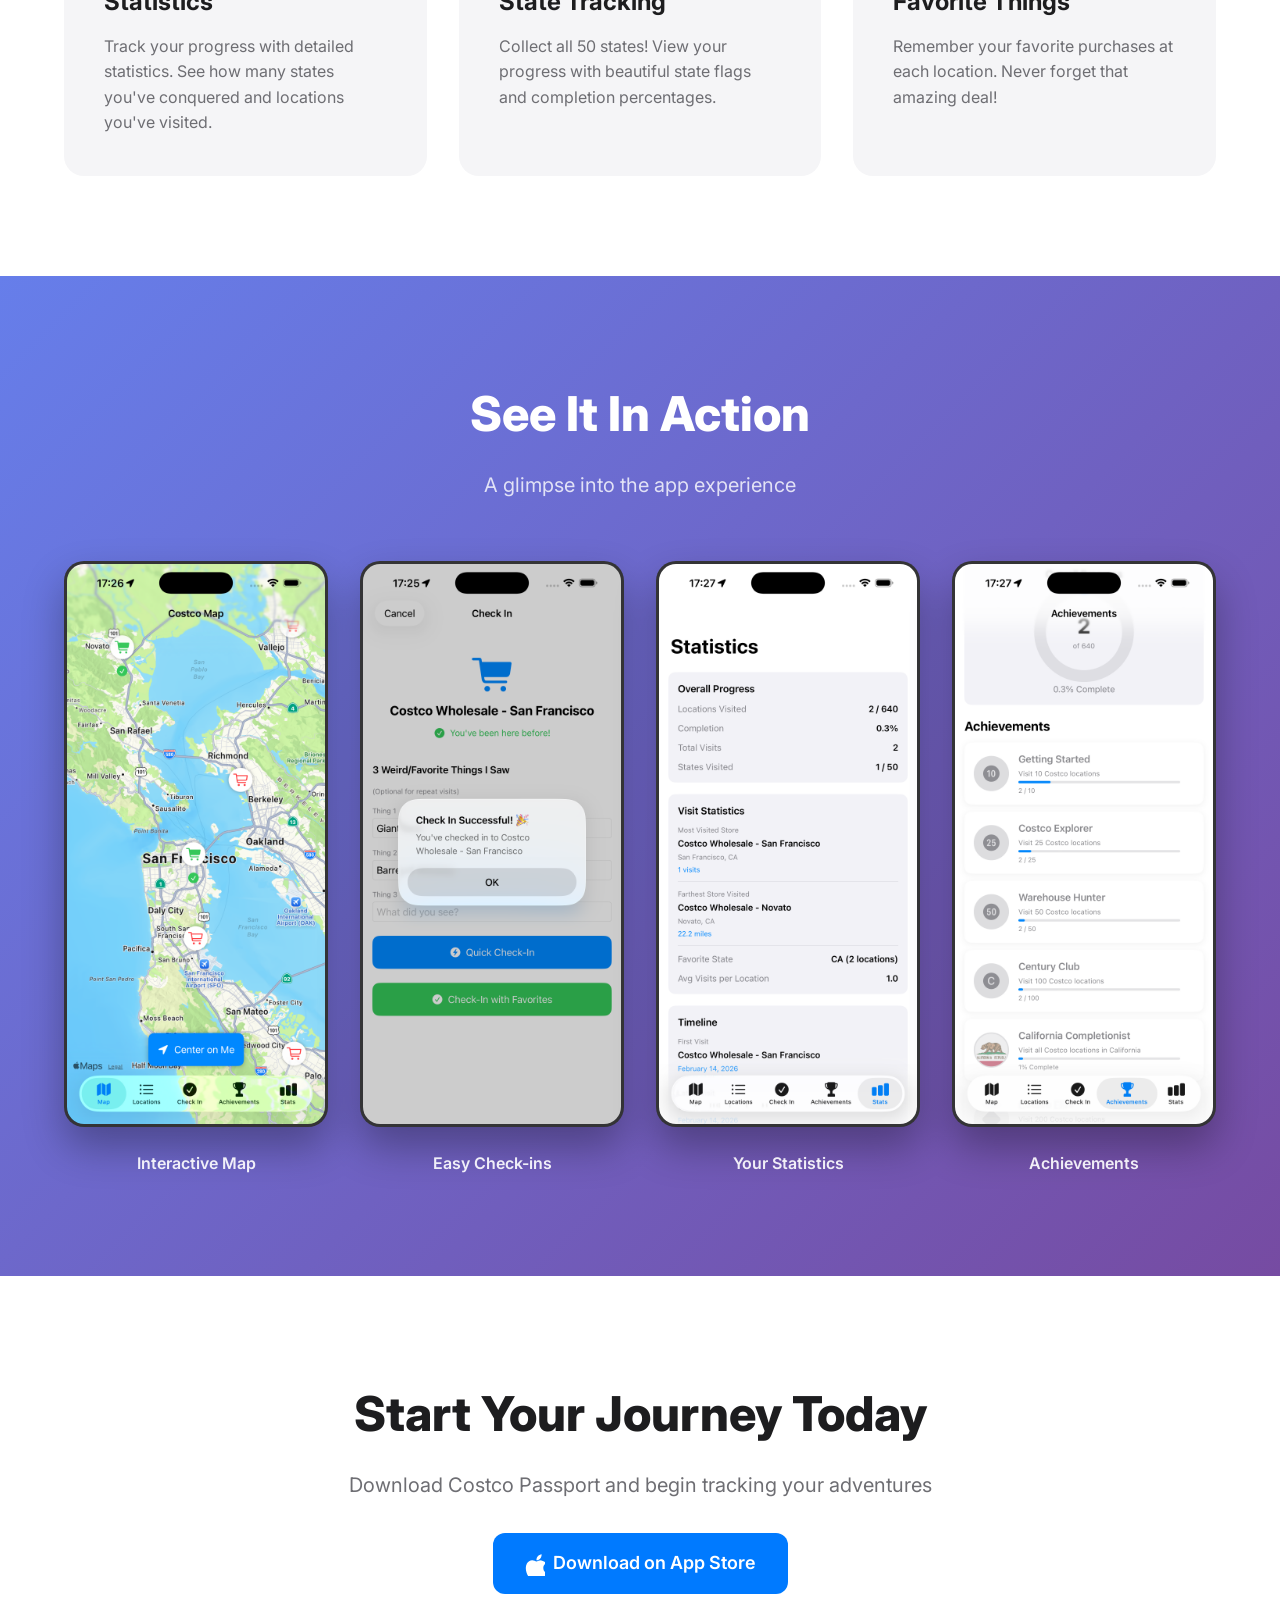
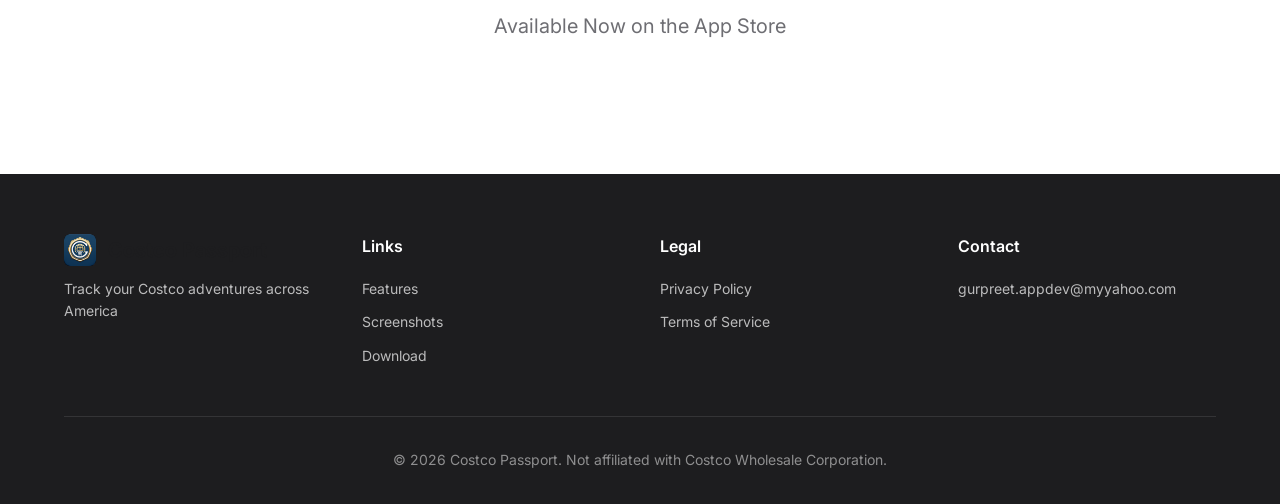
==== commit 339f4d2d: "Update with live App Store link" ====
--- a/index.html
+++ b/index.html
@@ -40,7 +40,7 @@
                     <p class="hero-subtitle">Track your visits to every Costco warehouse across America. Collect
                         achievements, explore new states, and become the ultimate Costco enthusiast.</p>
                     <div class="hero-buttons">
-                        <a href="#download" class="btn-primary btn-large">
+                        <a href="https://apps.apple.com/us/app/cpassport/id6757986877" class="btn-primary btn-large">
                             <span class="apple-icon">
                                 <svg width="20" height="24" viewBox="0 0 20 24" fill="currentColor">
                                     <path
@@ -145,7 +145,7 @@
             <div class="download-content">
                 <h2>Start Your Journey Today</h2>
                 <p>Download Costco Passport and begin tracking your adventures</p>
-                <a href="#" class="btn-primary btn-large">
+                <a href="https://apps.apple.com/us/app/cpassport/id6757986877" class="btn-primary btn-large">
                     <span class="apple-icon">
                         <svg width="20" height="24" viewBox="0 0 20 24" fill="currentColor">
                             <path
@@ -154,7 +154,7 @@
                     </span>
                     Download on App Store
                 </a>
-                <p class="download-note">Coming Soon to the App Store</p>
+                <p class="download-note">Available Now on the App Store</p>
             </div>
         </div>
     </section>
